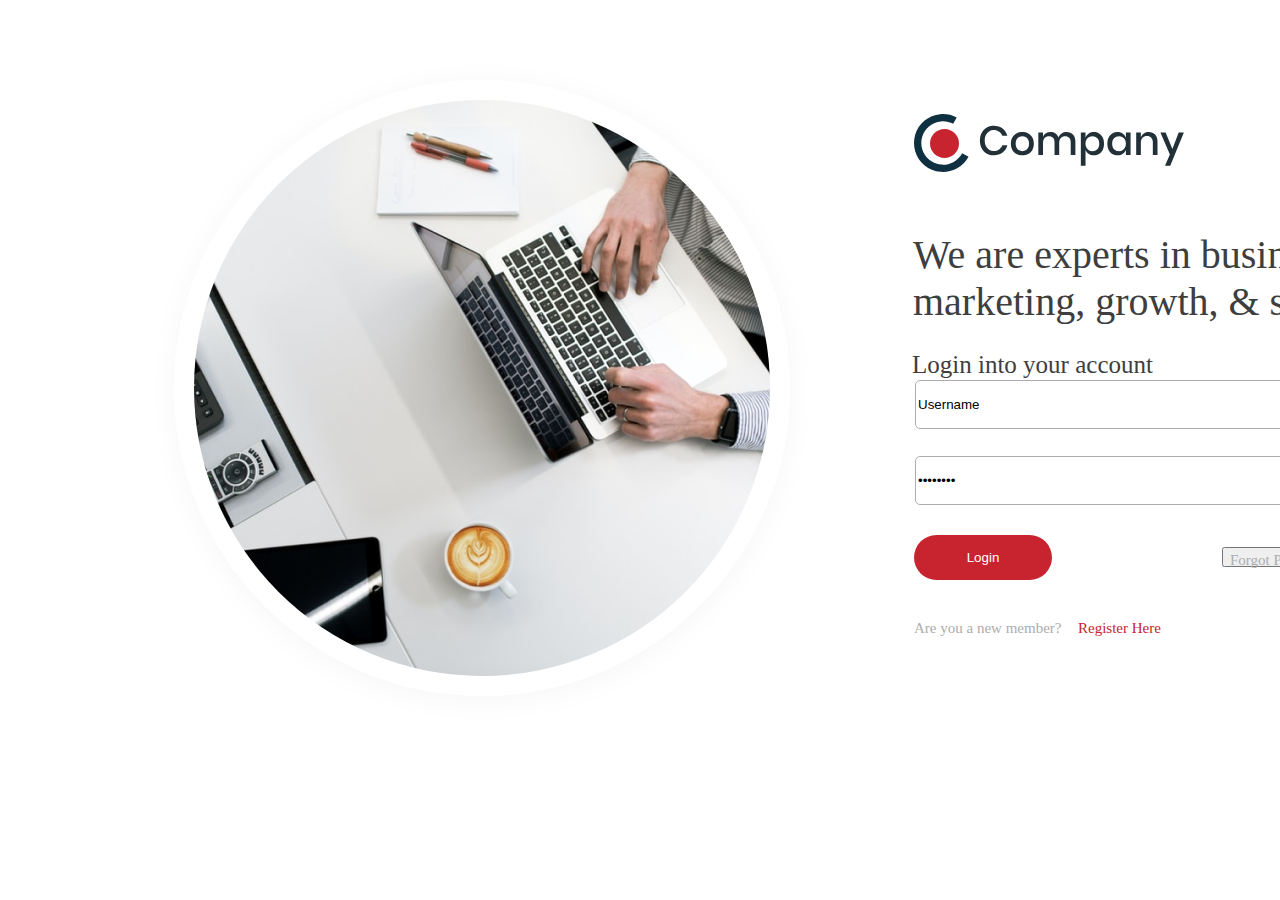
==== index.html @ 5bddfc49 "Add project files." ====
<html>
    <head>
        <link rel="stylesheet" type="text/css" href="/css/style.css" />
    </head>
    <body>
        <div>
            <img src="/images/hero-image.png" id="mainimg" />
        </div>
        <div class="head">
            <div class="com">
                <img src="/images/logo.svg" />
            </div>
            <p class="exp">We are experts in business, marketing, growth, & sales</p>
            <p id="login">Login into your account</p>
            <div class="inpdiv">
                <input type="text" value="Username" id="usrn"/>
                <input type="password" value="Password" id="pwd" />
            </div>
            
            <button id="loginbtn">Login</button>
            <button id="forbtn">Forgot Password</button>
            <p id="newm">Are you a new member?</p>
            <p id="reg">Register Here</p>
        </div>
        
    </body>
</html>
---- css/style.css ----
*{
    position:absolute;
}
#favi{
    float:left;
}


#mainimg {
    /* Layout Properties */
    top: 72px;
    left: 166px;
    width: 576px;
    height: 576px;
    /* UI Properties */
    background: transparent url('img/Ellipse 2.png') 0% 0% no-repeat padding-box;
    box-shadow: 0px 4px 31px #0000000A;
    border: 20px solid #FFFFFF;
    opacity: 1;
    border-radius:50%;
}


#usrn {
    top: 372px;
    left: 907px;
    width: 429px;
    height: 49px;
    background: #FFFFFF 0% 0% no-repeat padding-box;
    border: 1px solid #ADADAD;
    border-radius: 5px;
    opacity: 1;
}

#pwd {
    top: 448px;
    left: 907px;
    width: 429px;
    height: 49px;
    background: #FFFFFF 0% 0% no-repeat padding-box;
    border: 1px solid #ADADAD;
    border-radius: 5px;
    opacity: 1;
}

.com {
    top: 106px;
    left: 906px;
    width: 272px;
    height: 58px;
    opacity: 1;
}

.exp {
    top: 183px;
    left: 905px;
    width: 500px;
    height: 100px;
    text-align: left;
    font: normal normal 300 40px/47px Roboto;
    letter-spacing: 0px;
    color: #3E3E3E;
    opacity: 1;
}

#login {
    top: 315px;
    left: 904px;
    width: 260px;
    height: 33px;
    text-align: left;
    font: normal normal normal 25px/33px Roboto;
    letter-spacing: 0px;
    color: #3E3E3E;
    opacity: 1;
    Interactions
}

#loginbtn {
    top: 527px;
    left: 906px;
    width: 138px;
    height: 45px;
    background: #C8242F 0% 0% no-repeat padding-box;
    border-radius: 23px;
    opacity: 1;
    color:white;
    border:none;
}

#forbtn {
    top: 539px;
    left: 1214px;
    width: 121px;
    height: 20px;
    text-align: left;
    font: normal normal normal 15px/20px Roboto;
    letter-spacing: 0px;
    color: #ADADAD;
    opacity: 1;
}

#newm {
    top: 595px;
    left: 906px;
    width: 160px;
    height: 20px;
    text-align: left;
    font: normal normal normal 15px/20px Roboto;
    letter-spacing: 0px;
    color: #ADADAD;
    opacity: 1;
}

#reg {
    top: 595px;
    left: 1070px;
    width: 88px;
    height: 20px;
    text-align: left;
    font: normal normal normal 15px/20px Roboto;
    letter-spacing: 0px;
    color: #C8242F;
    opacity: 1;
}
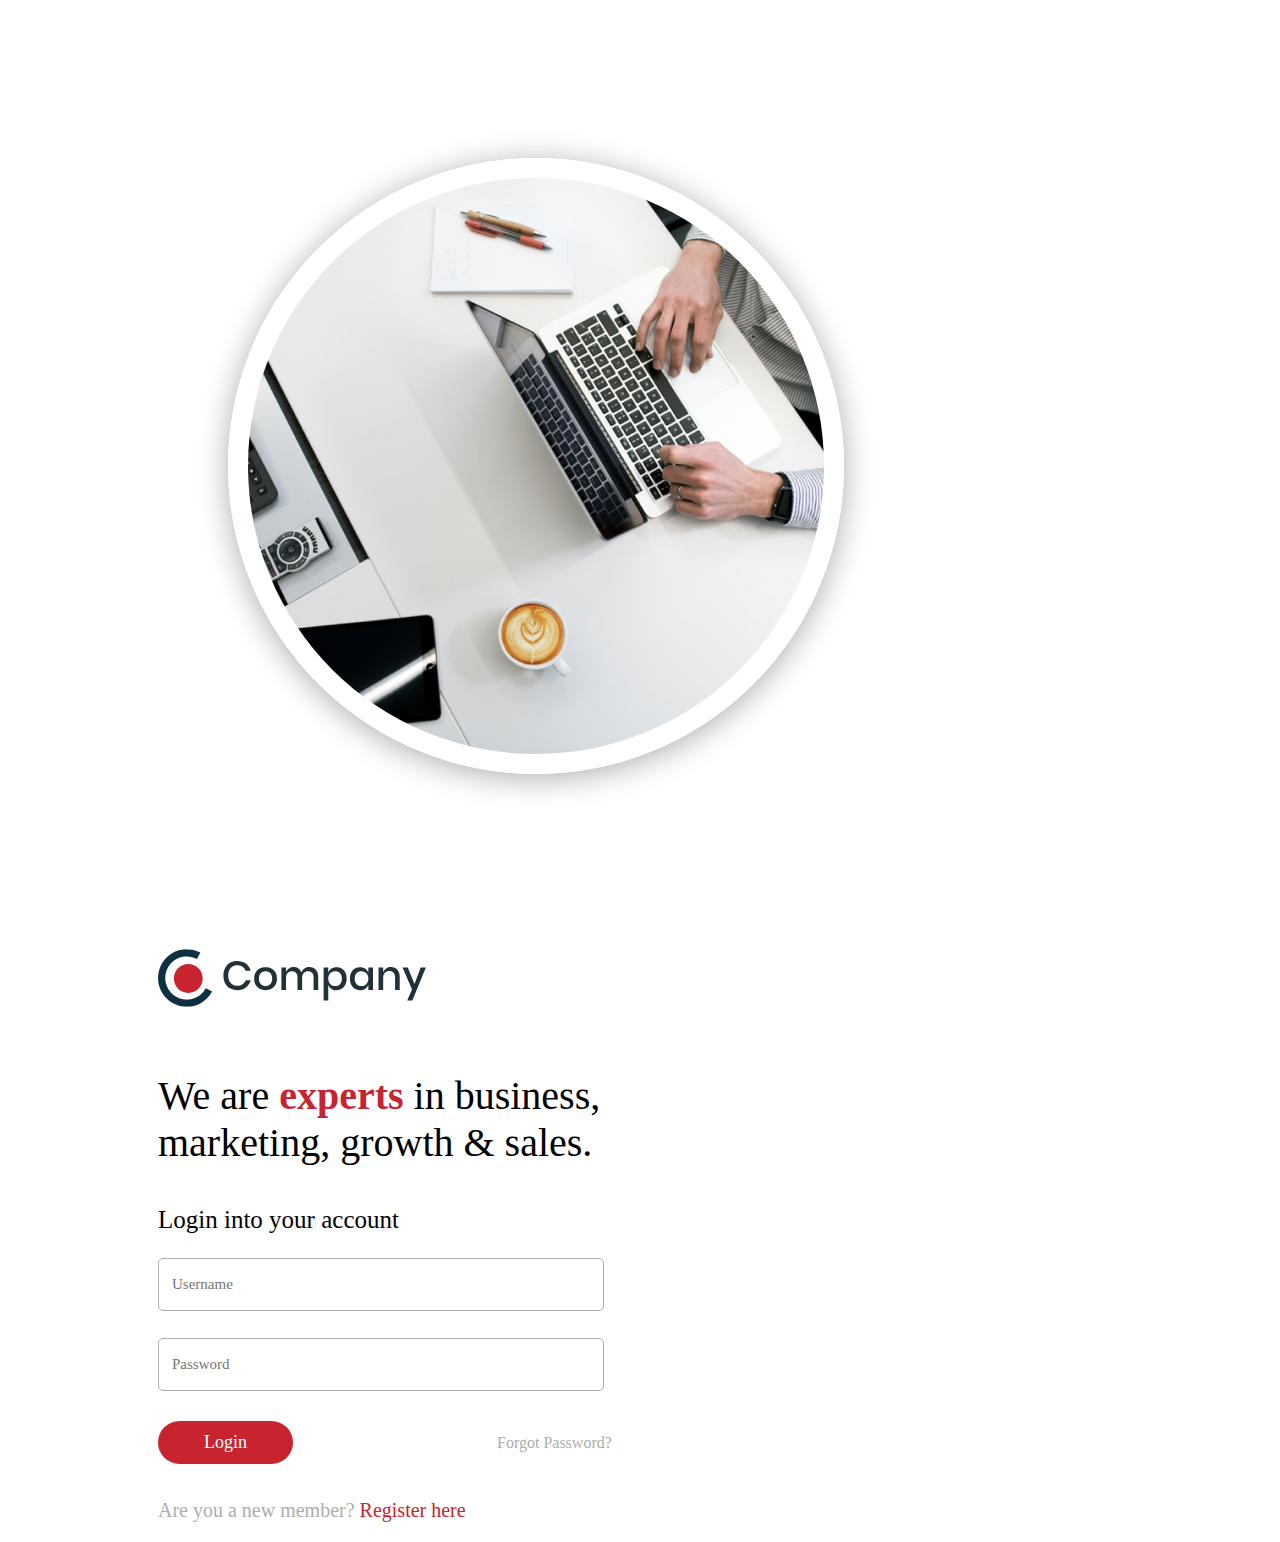
==== commit 7ac0c3e5: "Assignment 1- Day 1" ====
--- a/index.html
+++ b/index.html
@@ -1,27 +1,36 @@
+<!DOCTYPE html>
 <html>
-    <head>
-        <link rel="stylesheet" type="text/css" href="/css/style.css" />
-    </head>
-    <body>
-        <div>
-            <img src="/images/hero-image.png" id="mainimg" />
-        </div>
-        <div class="head">
-            <div class="com">
-                <img src="/images/logo.svg" />
-            </div>
-            <p class="exp">We are experts in business, marketing, growth, & sales</p>
-            <p id="login">Login into your account</p>
-            <div class="inpdiv">
-                <input type="text" value="Username" id="usrn"/>
-                <input type="password" value="Password" id="pwd" />
-            </div>
-            
-            <button id="loginbtn">Login</button>
-            <button id="forbtn">Forgot Password</button>
-            <p id="newm">Are you a new member?</p>
-            <p id="reg">Register Here</p>
-        </div>
-        
-    </body>
+<head>
+    <title>
+        SIGN IN PAGE
+    </title>
+    <link rel="stylesheet" href="/css/style.css" />
+</head>
+<body id="body">
+    <div id="leftdiv">
+        <img id="img1" src="/images/hero-image.png" alt="Landing Image Missing" />
+    </div>
+
+    <div id="rightdiv">
+        <img src="/images/logo.svg" alt="Logo Missing" id="logo" />
+        <br />
+        <p id="tagline">
+            We are <span id="experts"><b>experts</b></span> in business,<br /> marketing, growth & sales.
+        </p>
+        <form>
+            <label id="label1">
+                Login into your account
+            </label>
+            <br />
+            <input class="inp" type="text" name="uname" placeholder="Username" style="border-radius:5px; margin-top:24px;" width="60px" height="25px" />
+            <br />
+            <input class="inp" type="text" name="pword" placeholder="Password" style="border-radius:5px; margin-top:27px; " width="60px" height="25px" />
+            <br />
+            <button id="login_button" type="button">Login</button>
+            <span id="forget_password"> Forgot Password?</span>
+            <br />
+            <p id="footer">Are you a new member?<span id="footspan"> Register here</span></p>
+        </form>
+    </div>
+</body>
 </html>--- a/css/style.css
+++ b/css/style.css
@@ -1,125 +1,84 @@
-*{
-    position:absolute;
-}
-#favi{
-    float:left;
+#img1 {
+    border-radius: 50%;
+    border: 20px solid #FFFFFF;
+    box-shadow: 0px 4px 31px #ADADAD;
+    opacity: 70;
 }
 
-
-#mainimg {
-    /* Layout Properties */
-    top: 72px;
-    left: 166px;
-    width: 576px;
-    height: 576px;
-    /* UI Properties */
-    background: transparent url('img/Ellipse 2.png') 0% 0% no-repeat padding-box;
-    box-shadow: 0px 4px 31px #0000000A;
-    border: 20px solid #FFFFFF;
-    opacity: 1;
-    border-radius:50%;
+#logo {
+    width: 270px;
+    height: 100px;
 }
 
+#leftdiv {
+    margin: 150px 0px 0px 220px;
+    opacity: 70;
+    float: left;
+}
 
-#usrn {
-    top: 372px;
-    left: 907px;
+#rightdiv {
+    float: left;
+    margin: 150px 0px 0px 150px;
+}
+
+#body {
+    background: transparent url('img/Ellipse 2.png') 10% 10% no-repeat padding-box;
+}
+
+#tagline {
+    font-size: 40px;
+    font-family: Rubik;
+    width: 550px;
+}
+
+#experts {
+    color: #C8242F;
+}
+
+.inp {
+    padding-left: 13px;
+    border: 1px solid #ADADAD;
+    color: #ADADAD;
+    opacity: 1;
+    border-radius: 10px;
     width: 429px;
     height: 49px;
-    background: #FFFFFF 0% 0% no-repeat padding-box;
-    border: 1px solid #ADADAD;
-    border-radius: 5px;
-    opacity: 1;
+    font-size: 15px;
 }
 
-#pwd {
-    top: 448px;
-    left: 907px;
-    width: 429px;
-    height: 49px;
-    background: #FFFFFF 0% 0% no-repeat padding-box;
-    border: 1px solid #ADADAD;
-    border-radius: 5px;
-    opacity: 1;
+#login_button {
+    font-size: 18px;
+    padding: 11px 46px 11px 46px;
+    background-color: #C8242F;
+    color: white;
+    border-radius: 32px;
+    border-color: #C8242F;
+    margin-top: 30px;
+    margin-right: 200px;
+    border-width: 0px;
 }
 
-.com {
-    top: 106px;
-    left: 906px;
-    width: 272px;
-    height: 58px;
-    opacity: 1;
+#label1 {
+    margin-bottom: 24px;
+    font-size: 25px;
 }
 
-.exp {
-    top: 183px;
-    left: 905px;
-    width: 500px;
-    height: 100px;
-    text-align: left;
-    font: normal normal 300 40px/47px Roboto;
-    letter-spacing: 0px;
-    color: #3E3E3E;
-    opacity: 1;
+#footer {
+    font-family: Rubik;
+    font-size: 20px;
+    color: #ADADAD;
+    margin-top: 35px;
 }
 
-#login {
-    top: 315px;
-    left: 904px;
-    width: 260px;
-    height: 33px;
-    text-align: left;
-    font: normal normal normal 25px/33px Roboto;
-    letter-spacing: 0px;
-    color: #3E3E3E;
-    opacity: 1;
-    Interactions
+#footspan {
+    color: #C8242F;
+    font-size: 20px;
 }
 
-#loginbtn {
-    top: 527px;
-    left: 906px;
-    width: 138px;
-    height: 45px;
-    background: #C8242F 0% 0% no-repeat padding-box;
-    border-radius: 23px;
-    opacity: 1;
-    color:white;
-    border:none;
+* {
+    font-family: Rubik;
 }
 
-#forbtn {
-    top: 539px;
-    left: 1214px;
-    width: 121px;
-    height: 20px;
-    text-align: left;
-    font: normal normal normal 15px/20px Roboto;
-    letter-spacing: 0px;
+#forget_password {
     color: #ADADAD;
-    opacity: 1;
 }
-
-#newm {
-    top: 595px;
-    left: 906px;
-    width: 160px;
-    height: 20px;
-    text-align: left;
-    font: normal normal normal 15px/20px Roboto;
-    letter-spacing: 0px;
-    color: #ADADAD;
-    opacity: 1;
-}
-
-#reg {
-    top: 595px;
-    left: 1070px;
-    width: 88px;
-    height: 20px;
-    text-align: left;
-    font: normal normal normal 15px/20px Roboto;
-    letter-spacing: 0px;
-    color: #C8242F;
-    opacity: 1;
-}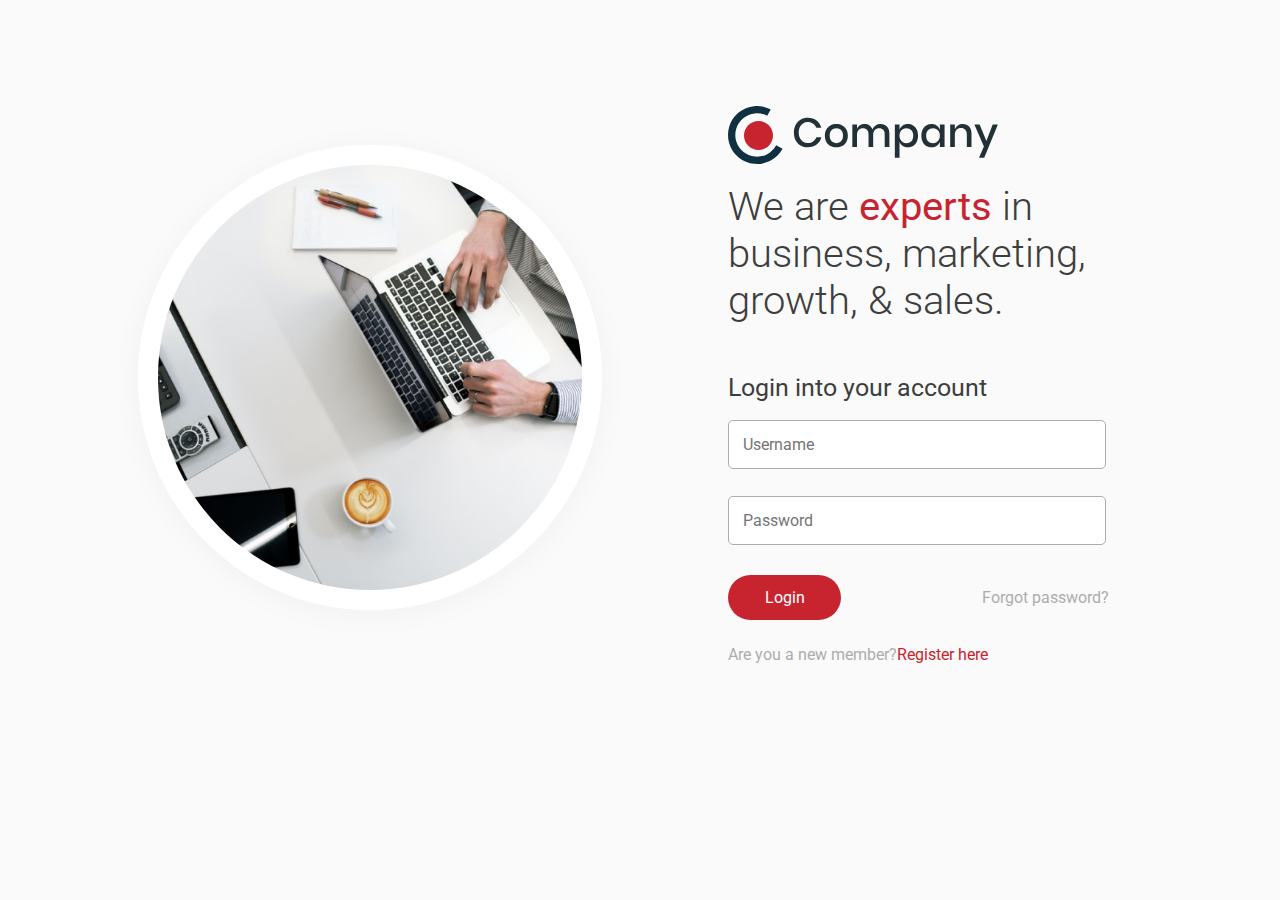
==== commit e2596d58: "Index" ====
--- a/index.html
+++ b/index.html
@@ -1,36 +1,31 @@
 <!DOCTYPE html>
-<html>
+<html lang="en">
 <head>
-    <title>
-        SIGN IN PAGE
-    </title>
-    <link rel="stylesheet" href="/css/style.css" />
+    <meta charset="UTF-8">
+    <meta http-equiv="X-UA-Compatible" content="IE=edge">
+    <meta name="viewport" content="width=device-width, initial-scale=1.0">
+    <link rel="stylesheet" href="css/bootstrap.min.css">
+    <link rel="stylesheet" href="css/style.css">
+    <title>Login Page</title>
 </head>
-<body id="body">
-    <div id="leftdiv">
-        <img id="img1" src="/images/hero-image.png" alt="Landing Image Missing" />
-    </div>
+<body>
+    <div class="container-fluid">
 
-    <div id="rightdiv">
-        <img src="/images/logo.svg" alt="Logo Missing" id="logo" />
-        <br />
-        <p id="tagline">
-            We are <span id="experts"><b>experts</b></span> in business,<br /> marketing, growth & sales.
-        </p>
-        <form>
-            <label id="label1">
-                Login into your account
-            </label>
-            <br />
-            <input class="inp" type="text" name="uname" placeholder="Username" style="border-radius:5px; margin-top:24px;" width="60px" height="25px" />
-            <br />
-            <input class="inp" type="text" name="pword" placeholder="Password" style="border-radius:5px; margin-top:27px; " width="60px" height="25px" />
-            <br />
-            <button id="login_button" type="button">Login</button>
-            <span id="forget_password"> Forgot Password?</span>
-            <br />
-            <p id="footer">Are you a new member?<span id="footspan"> Register here</span></p>
-        </form>
+        <img src="/images/hero-image.png" class="main_image" alt="hero-image">
+
+        <div class="container2">
+            <img src="./images/logo.svg" class="logo" alt="logo">
+            <p class="discription">We are <strong class="color-red">experts</strong> in business, marketing, growth, & sales.</p>
+            <p class="titlelogin">Login into your account</p>
+            <input type="text" name="username" placeholder="Username">
+            <input type="password" name="password" placeholder="Password">
+            <div class="container3">
+                <button class="login-btn">Login</button>
+                <span style="color:#ADADAD">Forgot password?</span>
+            </div>
+            <p style="color:#ADADAD">Are you a new member?<span class="color-red">Register here</span>
+        </div>
+
     </div>
 </body>
 </html>--- a/css/style.css
+++ b/css/style.css
@@ -1,84 +1,302 @@
-#img1 {
+@import url('https://fonts.googleapis.com/css2?family=Roboto:wght@300;400&display=swap');
+
+body {
+    background: #FAFAFA 0% 0% no-repeat padding-box;
+    opacity: 1;
+    font-family: 'Roboto';
+}
+
+@media screen and (min-width: 1050px) {
+    .container-fluid {
+        display: flex;
+        align-items: center;
+        justify-content: space-between;
+    }
+
+    .main_image {
+        margin-left: 10%;
+        margin-right: 10%;
+        width: 37%;
+        height: 37%;
+    }
+
+    .discription {
+        width: 67%;
+    }
+
+    .login-btn {
+        width: 21%;
+    }
+
+    .container2 {
+        margin-top: 106px;
+    }
+}
+
+@media screen and (max-width:1050px) {
+    .container2 {
+        width: 70%;
+        margin: auto;
+        margin-top: 30px;
+    }
+
+    .main_image {
+        margin-left: 20%;
+        margin-right: 20%;
+        width: 60%;
+        height: 60%;
+    }
+
+    .discription {
+    }
+
+    .login-btn {
+        width: 21%;
+    }
+}
+
+@media screen and (max-width:600px) {
+    .container3 {
+        /* flex-direction: column; */
+    }
+
+    .login-btn {
+        width: 40%
+    }
+
+    .discription {
+        font: normal normal 300 30px/47px Roboto;
+    }
+}
+
+@media screen and (min-width:600px) {
+    .container3 {
+        align-items: center;
+    }
+
+    .discription {
+        font: normal normal 300 40px/47px Roboto;
+    }
+}
+
+.main_image {
+    margin-top: 72px;
     border-radius: 50%;
+    box-shadow: 0px 4px 31px #0000000A;
     border: 20px solid #FFFFFF;
-    box-shadow: 0px 4px 31px #ADADAD;
-    opacity: 70;
-}
-
-#logo {
-    width: 270px;
-    height: 100px;
-}
-
-#leftdiv {
-    margin: 150px 0px 0px 220px;
-    opacity: 70;
-    float: left;
-}
-
-#rightdiv {
-    float: left;
-    margin: 150px 0px 0px 150px;
-}
-
-#body {
-    background: transparent url('img/Ellipse 2.png') 10% 10% no-repeat padding-box;
-}
-
-#tagline {
-    font-size: 40px;
-    font-family: Rubik;
-    width: 550px;
-}
-
-#experts {
+    opacity: 1;
+}
+
+.container2 {
+    display: flex;
+    flex-direction: column;
+    /* margin-top: 106px; */
+    /* margin-left: 164px; */
+}
+
+.logo {
+    width: 272px;
+    height: 58px;
+}
+
+.discription {
+    margin-top: 19px;
+    text-align: left;
+    /* font: normal normal 300 40px/47px Roboto; */
+    letter-spacing: 0px;
+    color: #3E3E3E;
+    opacity: 1;
+}
+
+.color-red {
     color: #C8242F;
 }
 
-.inp {
-    padding-left: 13px;
+.titlelogin {
+    margin-top: 31px;
+    text-align: left;
+    font: normal normal normal 25px/33px Roboto;
+    letter-spacing: 0px;
+    color: #3E3E3E;
+    opacity: 1;
+}
+
+.container2 input {
+    padding-left: 14px;
+    margin-bottom: 27px;
+    width: 70%;
+    height: 49px;
+    background: #FFFFFF 0% 0% no-repeat padding-box;
     border: 1px solid #ADADAD;
-    color: #ADADAD;
-    opacity: 1;
-    border-radius: 10px;
-    width: 429px;
+    border-radius: 5px;
+    opacity: 1;
+}
+
+.container3 {
+    margin-top: 3px;
+    margin-bottom: 23px;
+    display: flex;
+    /* justify-content: space-between; */
+}
+
+.login-btn {
+    height: 45px;
+    margin-right: 26%;
+    background: #C8242F 0% 0% no-repeat padding-box;
+    border-radius: 23px;
+    border: none;
+    color: white;
+}
+
+@import url('https://fonts.googleapis.com/css2?family=Roboto:wght@300;400&display=swap');
+
+body {
+    background: #FAFAFA 0% 0% no-repeat padding-box;
+    opacity: 1;
+    font-family: 'Roboto';
+}
+
+@media screen and (min-width: 1050px) {
+    .index {
+        display: flex;
+        align-items: center;
+        justify-content: space-between;
+    }
+
+    .main_image {
+        margin-left: 10%;
+        margin-right: 10%;
+        width: 37%;
+        height: 37%;
+    }
+
+    .discription {
+        width: 67%;
+    }
+
+    .login-btn {
+        width: 21%;
+    }
+
+    .container2 {
+        margin-top: 106px;
+    }
+}
+
+@media screen and (max-width:1050px) {
+    .container2 {
+        width: 70%;
+        margin: auto;
+        margin-top: 30px;
+    }
+
+    .main_image {
+        margin-left: 20%;
+        margin-right: 20%;
+        width: 60%;
+        height: 60%;
+    }
+
+    .discription {
+    }
+
+    .login-btn {
+        width: 21%;
+    }
+}
+
+@media screen and (max-width:600px) {
+    .container3 {
+        flex-direction: column;
+    }
+
+    .login-btn {
+        width: 40%
+    }
+
+    .discription {
+        font: normal normal 300 30px/47px Roboto;
+    }
+
+    .logo {
+        width: 200px;
+        height: 58px;
+    }
+}
+
+@media screen and (min-width:600px) {
+    .container3 {
+        align-items: center;
+    }
+
+    .discription {
+        font: normal normal 300 40px/47px Roboto;
+    }
+
+    .logo {
+        width: 272px;
+        height: 58px;
+    }
+}
+
+.main_image {
+    margin-top: 72px;
+    border-radius: 50%;
+    box-shadow: 0px 4px 31px #0000000A;
+    border: 20px solid #FFFFFF;
+    opacity: 1;
+}
+
+.container2 {
+    display: flex;
+    flex-direction: column;
+}
+
+.discription {
+    margin-top: 19px;
+    text-align: left;
+    /* font: normal normal 300 40px/47px Roboto; */
+    letter-spacing: 0px;
+    color: #3E3E3E;
+    opacity: 1;
+}
+
+.color-red {
+    color: #C8242F;
+}
+
+.titlelogin {
+    margin-top: 31px;
+    text-align: left;
+    font: normal normal normal 25px/33px Roboto;
+    letter-spacing: 0px;
+    color: #3E3E3E;
+    opacity: 1;
+}
+
+.container2 input {
+    padding-left: 14px;
+    margin-bottom: 27px;
+    width: 70%;
     height: 49px;
-    font-size: 15px;
-}
-
-#login_button {
-    font-size: 18px;
-    padding: 11px 46px 11px 46px;
-    background-color: #C8242F;
+    background: #FFFFFF 0% 0% no-repeat padding-box;
+    border: 1px solid #ADADAD;
+    border-radius: 5px;
+    opacity: 1;
+}
+
+.container3 {
+    margin-top: 3px;
+    margin-bottom: 23px;
+    display: flex;
+    /* justify-content: space-between; */
+}
+
+.login-btn {
+    height: 45px;
+    margin-right: 26%;
+    background: #C8242F 0% 0% no-repeat padding-box;
+    border-radius: 23px;
+    border: none;
     color: white;
-    border-radius: 32px;
-    border-color: #C8242F;
-    margin-top: 30px;
-    margin-right: 200px;
-    border-width: 0px;
-}
-
-#label1 {
-    margin-bottom: 24px;
-    font-size: 25px;
-}
-
-#footer {
-    font-family: Rubik;
-    font-size: 20px;
-    color: #ADADAD;
-    margin-top: 35px;
-}
-
-#footspan {
-    color: #C8242F;
-    font-size: 20px;
-}
-
-* {
-    font-family: Rubik;
-}
-
-#forget_password {
-    color: #ADADAD;
-}
+}